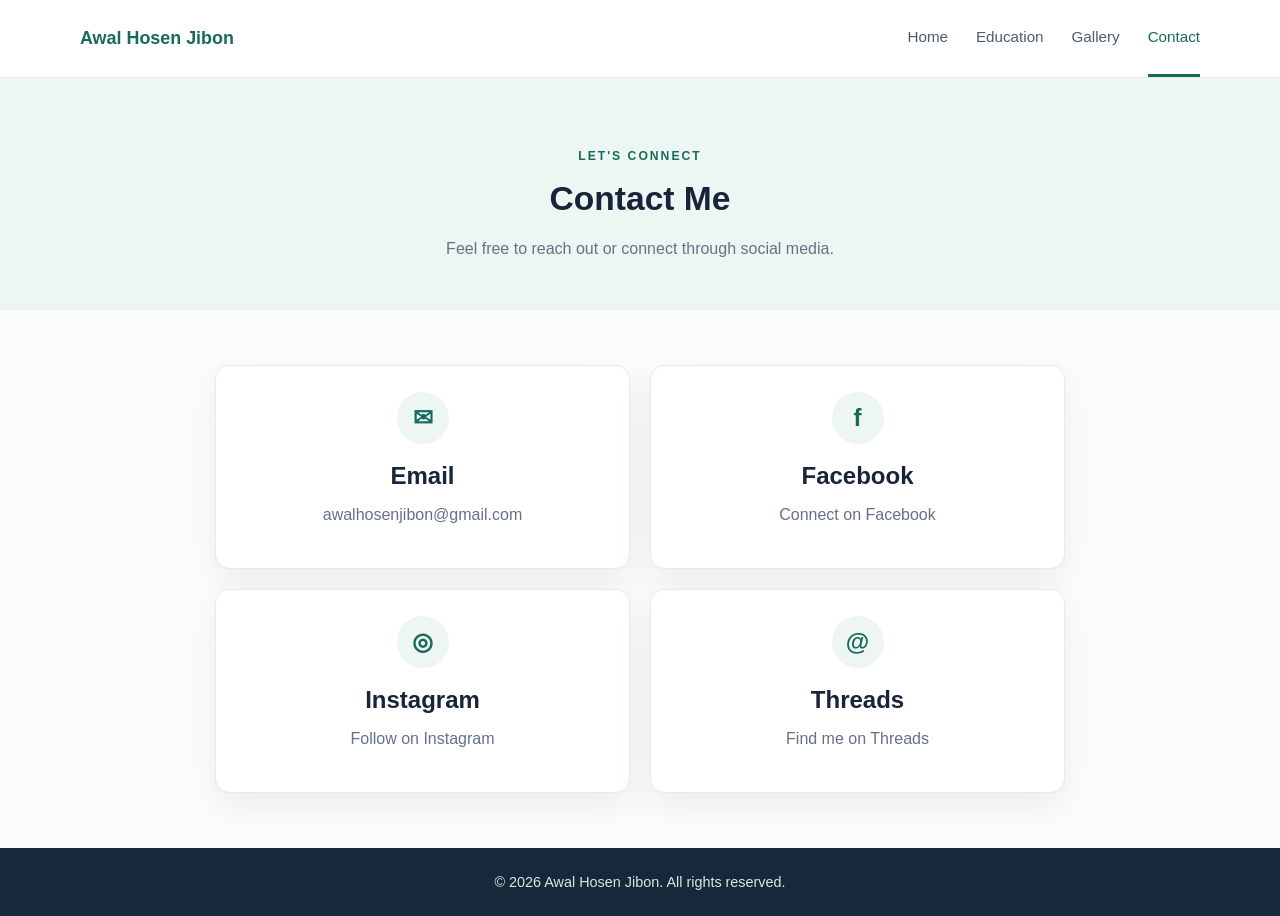
==== pages/contact.html @ 4344adda "Add files via upload" ====
<!DOCTYPE html>
<html lang="en">
<head>
  <meta charset="UTF-8">
  <meta name="viewport" content="width=device-width, initial-scale=1.0">
  <title>Contact | Awal Hosen Jibon</title>
  <meta name="description" content="Contact and social media links for Awal Hosen Jibon.">
  <link rel="canonical" href="https://awalhosenjibon.github.io/pages/contact.html">
  <link rel="stylesheet" href="../css/style.css">
</head>
<body>
  <header class="site-header">
    <a class="brand" href="../index.html">Awal Hosen Jibon</a>
    <button class="menu-toggle" aria-label="Toggle navigation" aria-expanded="false">☰</button>
    <nav class="main-nav">
      <a href="../index.html">Home</a><a href="education.html">Education</a><a href="gallery.html">Gallery</a><a class="active" href="contact.html">Contact</a>
    </nav>
  </header>
  <main class="page-main">
    <section class="page-banner"><p class="eyebrow">LET'S CONNECT</p><h1>Contact Me</h1><p>Feel free to reach out or connect through social media.</p></section>
    <section class="section">
      <div class="contact-grid">
        <a class="contact-card" href="mailto:awalhosenjibon@gmail.com"><span class="contact-icon">✉</span><h2>Email</h2><p>awalhosenjibon@gmail.com</p></a>
        <a class="contact-card" href="https://www.facebook.com/awalhosenjibon" target="_blank" rel="noopener noreferrer"><span class="contact-icon">f</span><h2>Facebook</h2><p>Connect on Facebook</p></a>
        <a class="contact-card" href="https://www.instagram.com/awalhosenjibon" target="_blank" rel="noopener noreferrer"><span class="contact-icon">◎</span><h2>Instagram</h2><p>Follow on Instagram</p></a>
        <a class="contact-card" href="https://www.threads.com/@awalhosenjibon" target="_blank" rel="noopener noreferrer"><span class="contact-icon">@</span><h2>Threads</h2><p>Find me on Threads</p></a>
      </div>
    </section>
  </main>
  <footer class="site-footer"><p>© <span class="current-year"></span> Awal Hosen Jibon. All rights reserved.</p></footer>
  <script src="../js/script.js"></script>
</body>
</html>
---- css/style.css ----
/* Shared styles for Awal Hosen Jibon's personal website */
:root{--ink:#18243a;--muted:#657187;--primary:#176b5b;--primary-dark:#105044;--pale:#edf6f2;--white:#fff;--line:#e5ebe8;--shadow:0 12px 35px rgba(25,50,43,.08)}
*{box-sizing:border-box}
html{scroll-behavior:smooth}
body{margin:0;font-family:Arial,Helvetica,sans-serif;color:var(--ink);background:#fbfdfc;line-height:1.7}
a{color:inherit;text-decoration:none}
.site-header{min-height:72px;padding:0 max(5%,calc((100% - 1120px)/2));display:flex;align-items:center;justify-content:space-between;gap:24px;background:var(--white);border-bottom:1px solid var(--line);position:sticky;top:0;z-index:10}
.brand{font-size:1.12rem;font-weight:750;color:var(--primary)}
.main-nav{display:flex;gap:28px;align-items:center}
.main-nav a{font-size:.95rem;color:#4e5b6c;padding:24px 0;border-bottom:3px solid transparent}
.main-nav a:hover,.main-nav a.active{color:var(--primary);border-color:var(--primary)}
.menu-toggle{display:none;border:0;background:none;font-size:1.6rem;color:var(--primary);cursor:pointer}
.hero{max-width:1120px;margin:auto;padding:90px 24px 75px;display:grid;grid-template-columns:1.35fr .8fr;align-items:center;gap:65px}
.eyebrow{font-size:.76rem;letter-spacing:2px;font-weight:700;color:var(--primary);margin:0 0 12px}
.hero h1{font-size:clamp(2.35rem,5vw,4.2rem);line-height:1.13;margin:0 0 15px;letter-spacing:-1.5px}
.hero h1 span{color:var(--primary)}
.hero h2{font-size:1.2rem;font-weight:600;color:#526174;margin:0 0 18px}
.lead{font-size:1.05rem;color:var(--muted);max-width:620px}
.hero-photo-wrap{justify-self:center;width:min(100%,330px);aspect-ratio:1/1;border-radius:48% 48% 44% 44%;background:var(--pale);padding:12px;box-shadow:var(--shadow)}
.profile-photo{width:100%;height:100%;object-fit:cover;border-radius:inherit}
.hero-actions{display:flex;gap:12px;flex-wrap:wrap;margin-top:28px}
.button{display:inline-block;background:var(--primary);color:white;padding:12px 20px;border-radius:8px;font-weight:650}
.button:hover{background:var(--primary-dark)}
.button-outline{background:transparent;color:var(--primary);border:1px solid var(--primary)}
.button-outline:hover{background:var(--pale);color:var(--primary-dark)}
.section{max-width:1120px;margin:0 auto;padding:55px 24px}
.intro-section{background:var(--pale);max-width:none;padding-left:max(24px,calc((100% - 1072px)/2));padding-right:max(24px,calc((100% - 1072px)/2))}
.section-heading{text-align:center;margin-bottom:28px}
.section-heading h2,.page-banner h1{font-size:2.1rem;line-height:1.2;margin:0}
.content-card{background:white;padding:25px 28px;border:1px solid var(--line);border-radius:14px;box-shadow:var(--shadow)}
.content-card p:last-child{margin-bottom:0}
.card-grid,.contact-grid{display:grid;grid-template-columns:repeat(3,1fr);gap:20px}
.feature-card,.contact-card{display:block;background:white;border:1px solid var(--line);border-radius:14px;padding:26px;box-shadow:var(--shadow);transition:transform .2s,border-color .2s}
.feature-card:hover,.contact-card:hover{transform:translateY(-4px);border-color:#9bc8b8}
.feature-icon{font-size:2rem}
.feature-card h3,.contact-card h2{margin:12px 0 4px}
.feature-card p,.contact-card p{color:var(--muted);margin:0 0 14px}
.card-link{color:var(--primary);font-weight:700}
.page-main{min-height:calc(100vh - 140px)}
.page-banner{text-align:center;padding:68px 20px 48px;background:var(--pale)}
.page-banner p:last-child{color:var(--muted);margin-bottom:0}
.timeline{max-width:800px;margin:0 auto;display:grid;gap:22px}
.timeline-item{display:grid;grid-template-columns:100px 1fr;gap:20px;align-items:start}
.timeline-year{padding:8px 12px;text-align:center;border-radius:20px;background:var(--pale);color:var(--primary);font-weight:700}
.timeline-item .content-card h2{font-size:1.2rem;margin:0 0 5px}
.timeline-item .content-card h3{font-size:1rem;color:var(--primary);margin:0 0 8px}
.timeline-item .content-card p{margin:0;color:var(--muted)}
.gallery-grid{display:grid;grid-template-columns:repeat(3,1fr);gap:18px}
.gallery-image{width:100%;height:260px;object-fit:cover;border-radius:12px;cursor:zoom-in;box-shadow:var(--shadow);transition:transform .2s}
.gallery-image:hover{transform:scale(1.02)}
.small-note{text-align:center;color:var(--muted);font-size:.85rem;margin-top:22px}
.contact-grid{grid-template-columns:repeat(2,1fr);max-width:850px;margin:0 auto}
.contact-card{text-align:center}
.contact-icon{display:inline-grid;place-items:center;width:52px;height:52px;border-radius:50%;background:var(--pale);color:var(--primary);font-size:1.5rem;font-weight:700}
.contact-card p{overflow-wrap:anywhere}
.site-footer{text-align:center;padding:22px 15px;background:#17283a;color:#dce7e2;font-size:.9rem}
.site-footer p{margin:0}
.lightbox{display:none;position:fixed;inset:0;background:rgba(8,15,20,.92);z-index:30;align-items:center;justify-content:center;padding:30px}
.lightbox.open{display:flex}
.lightbox img{max-width:min(95vw,1000px);max-height:85vh;object-fit:contain;border-radius:8px}
.lightbox-close{position:absolute;top:15px;right:25px;background:none;border:0;color:white;font-size:2.7rem;cursor:pointer}
@media(max-width:760px){
 .site-header{padding:0 20px;min-height:65px;flex-wrap:wrap}
 .menu-toggle{display:block}
 .main-nav{display:none;flex-basis:100%;flex-direction:column;align-items:stretch;gap:0;padding:0 0 12px}
 .main-nav.open{display:flex}
 .main-nav a{padding:10px 0;border-bottom:1px solid var(--line)}
 .main-nav a.active{border-bottom-color:var(--primary)}
 .hero{grid-template-columns:1fr;text-align:center;padding-top:55px;gap:35px}
 .hero-photo-wrap{grid-row:1;width:230px}
 .lead{margin-left:auto;margin-right:auto}
 .hero-actions{justify-content:center}
 .card-grid,.gallery-grid{grid-template-columns:repeat(2,1fr)}
 .gallery-image{height:210px}
}
@media(max-width:480px){
 .card-grid,.gallery-grid,.contact-grid{grid-template-columns:1fr}
 .gallery-image{height:260px}
 .timeline-item{grid-template-columns:1fr;gap:8px}
 .timeline-year{justify-self:start;padding:5px 13px}
 .section{padding:42px 18px}
 .intro-section{padding-left:18px;padding-right:18px}
 .content-card{padding:20px}
}
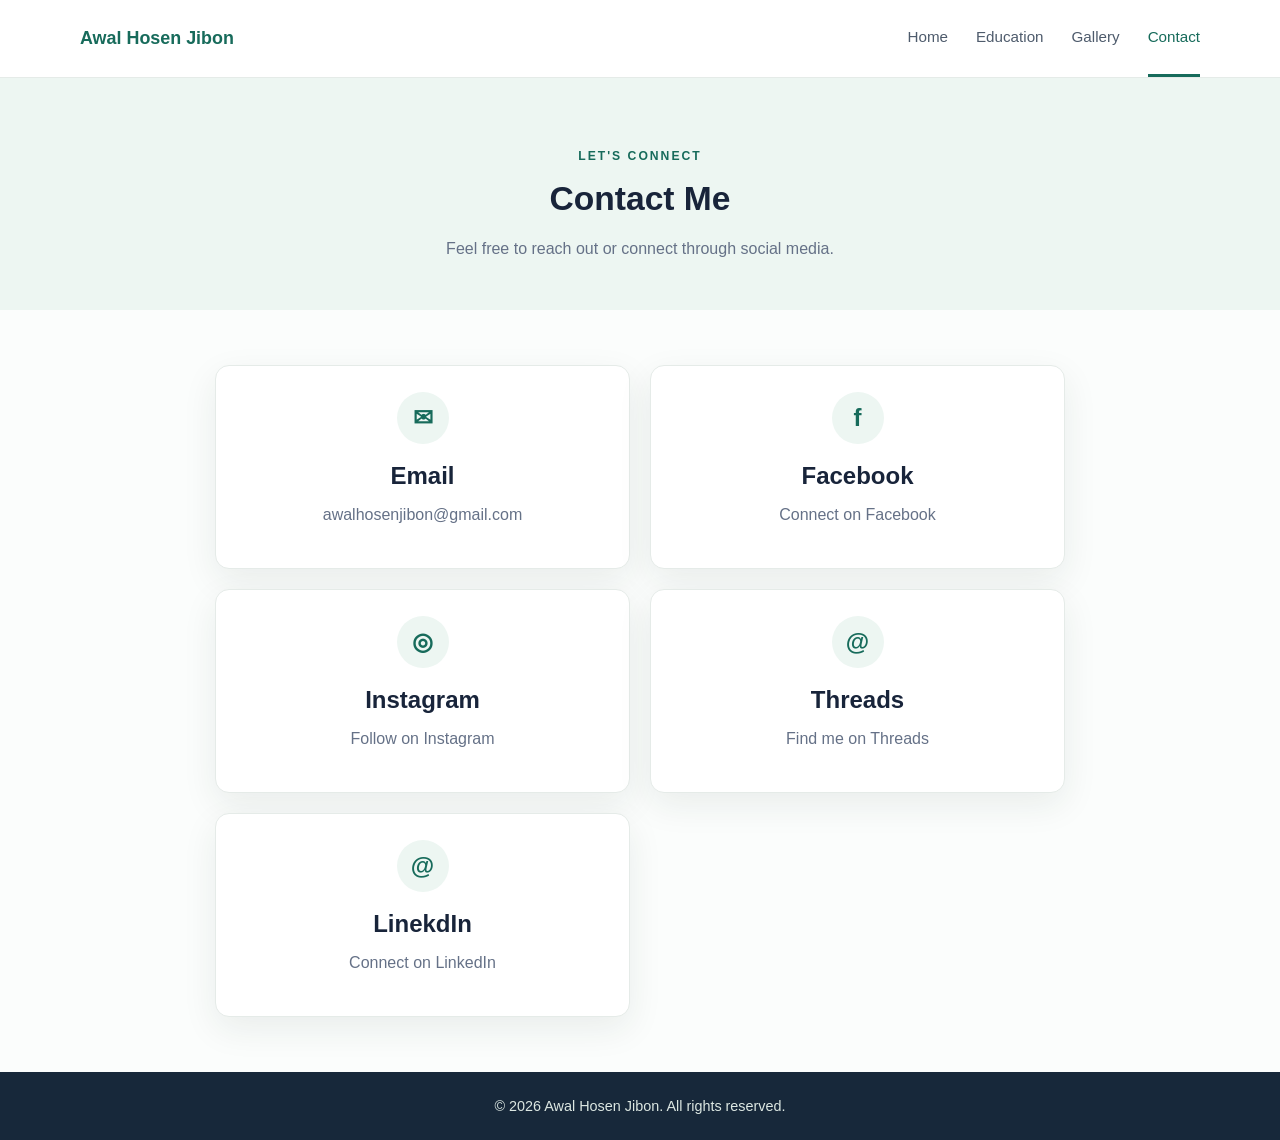
==== commit 8a9fed35: "Add LinkedIn link to contact.html Added LinkedIn contact link to the contact page." ====
--- a/pages/contact.html
+++ b/pages/contact.html
@@ -24,6 +24,8 @@
         <a class="contact-card" href="https://www.facebook.com/awalhosenjibon" target="_blank" rel="noopener noreferrer"><span class="contact-icon">f</span><h2>Facebook</h2><p>Connect on Facebook</p></a>
         <a class="contact-card" href="https://www.instagram.com/awalhosenjibon" target="_blank" rel="noopener noreferrer"><span class="contact-icon">◎</span><h2>Instagram</h2><p>Follow on Instagram</p></a>
         <a class="contact-card" href="https://www.threads.com/@awalhosenjibon" target="_blank" rel="noopener noreferrer"><span class="contact-icon">@</span><h2>Threads</h2><p>Find me on Threads</p></a>
+         <a class="contact-card" href="https://bd.linkedin.com/in/awalhosenjibon" target="_blank" rel="noopener noreferrer"><span class="contact-icon">@</span><h2>LinekdIn</h2><p>Connect on LinkedIn</p></a>
+                                                                       </div>
       </div>
     </section>
   </main>
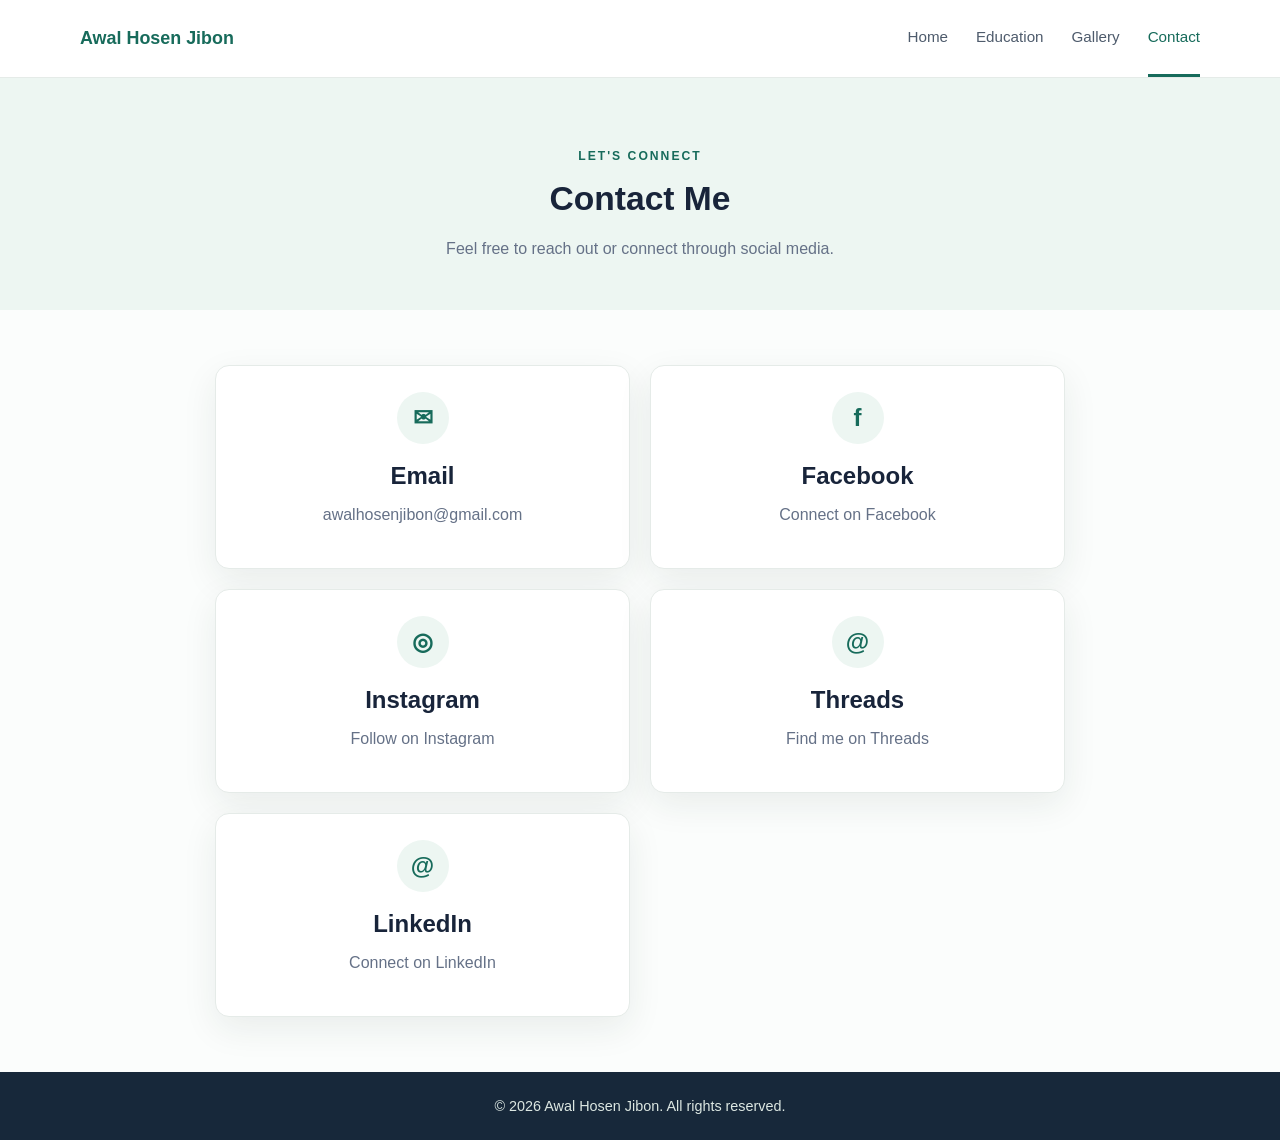
==== commit 80951504: "Fix typo in LinkedIn label on contact page" ====
--- a/pages/contact.html
+++ b/pages/contact.html
@@ -24,7 +24,7 @@
         <a class="contact-card" href="https://www.facebook.com/awalhosenjibon" target="_blank" rel="noopener noreferrer"><span class="contact-icon">f</span><h2>Facebook</h2><p>Connect on Facebook</p></a>
         <a class="contact-card" href="https://www.instagram.com/awalhosenjibon" target="_blank" rel="noopener noreferrer"><span class="contact-icon">◎</span><h2>Instagram</h2><p>Follow on Instagram</p></a>
         <a class="contact-card" href="https://www.threads.com/@awalhosenjibon" target="_blank" rel="noopener noreferrer"><span class="contact-icon">@</span><h2>Threads</h2><p>Find me on Threads</p></a>
-         <a class="contact-card" href="https://bd.linkedin.com/in/awalhosenjibon" target="_blank" rel="noopener noreferrer"><span class="contact-icon">@</span><h2>LinekdIn</h2><p>Connect on LinkedIn</p></a>
+         <a class="contact-card" href="https://bd.linkedin.com/in/awalhosenjibon" target="_blank" rel="noopener noreferrer"><span class="contact-icon">@</span><h2>LinkedIn</h2><p>Connect on LinkedIn</p></a>
                                                                        </div>
       </div>
     </section>
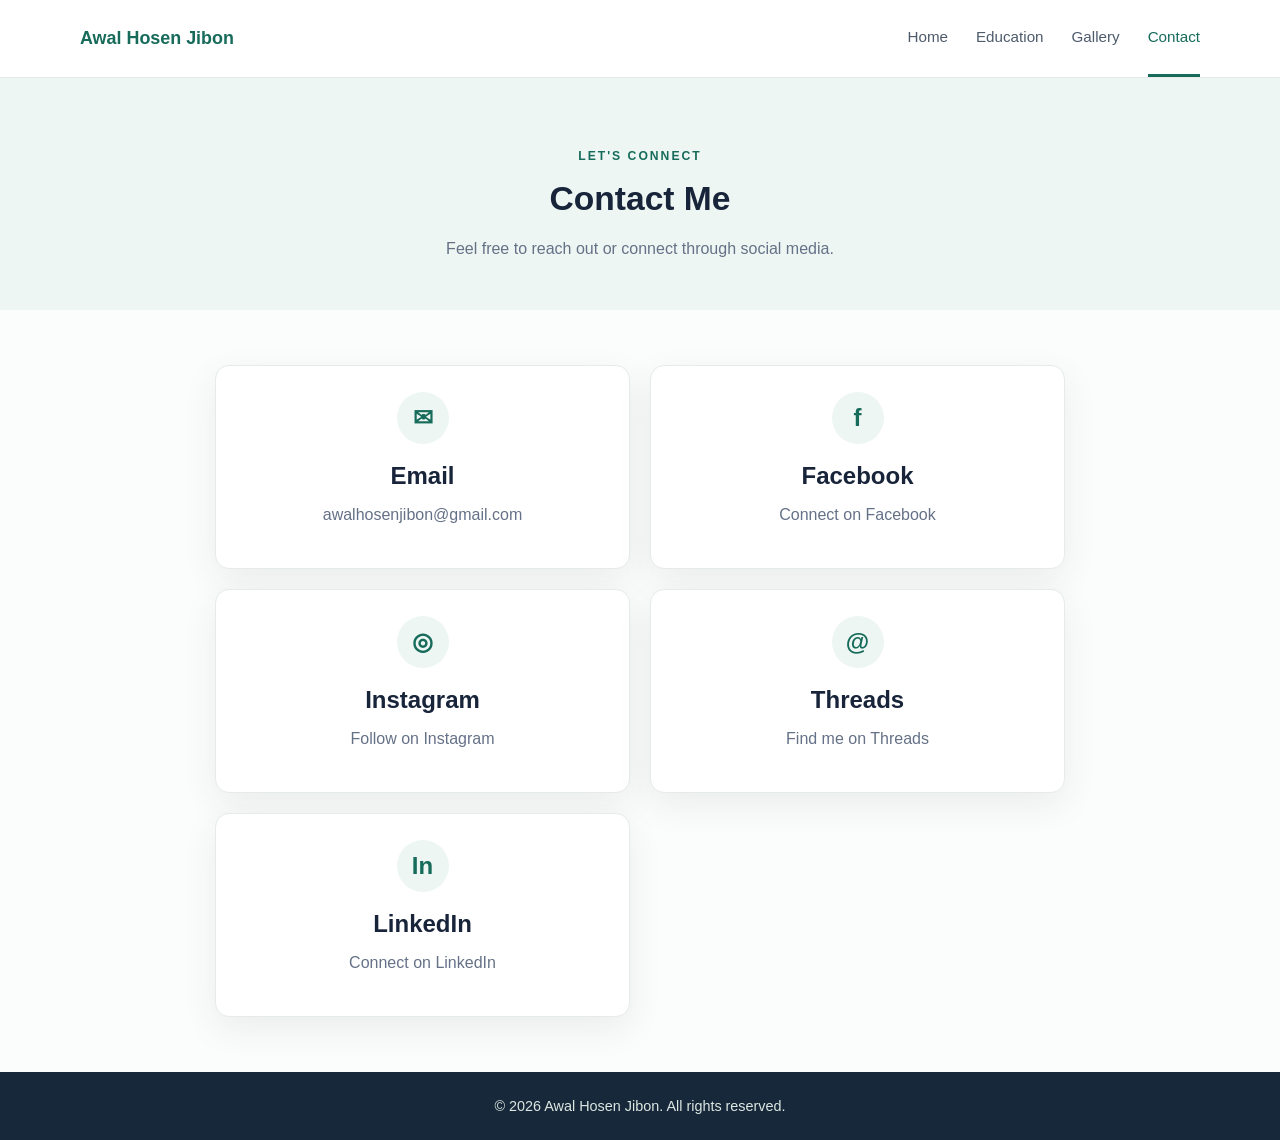
==== commit cd0bee49: "Update LinkedIn icon in contact.html" ====
--- a/pages/contact.html
+++ b/pages/contact.html
@@ -24,7 +24,7 @@
         <a class="contact-card" href="https://www.facebook.com/awalhosenjibon" target="_blank" rel="noopener noreferrer"><span class="contact-icon">f</span><h2>Facebook</h2><p>Connect on Facebook</p></a>
         <a class="contact-card" href="https://www.instagram.com/awalhosenjibon" target="_blank" rel="noopener noreferrer"><span class="contact-icon">◎</span><h2>Instagram</h2><p>Follow on Instagram</p></a>
         <a class="contact-card" href="https://www.threads.com/@awalhosenjibon" target="_blank" rel="noopener noreferrer"><span class="contact-icon">@</span><h2>Threads</h2><p>Find me on Threads</p></a>
-         <a class="contact-card" href="https://bd.linkedin.com/in/awalhosenjibon" target="_blank" rel="noopener noreferrer"><span class="contact-icon">@</span><h2>LinkedIn</h2><p>Connect on LinkedIn</p></a>
+         <a class="contact-card" href="https://bd.linkedin.com/in/awalhosenjibon" target="_blank" rel="noopener noreferrer"><span class="contact-icon">In</span><h2>LinkedIn</h2><p>Connect on LinkedIn</p></a>
                                                                        </div>
       </div>
     </section>
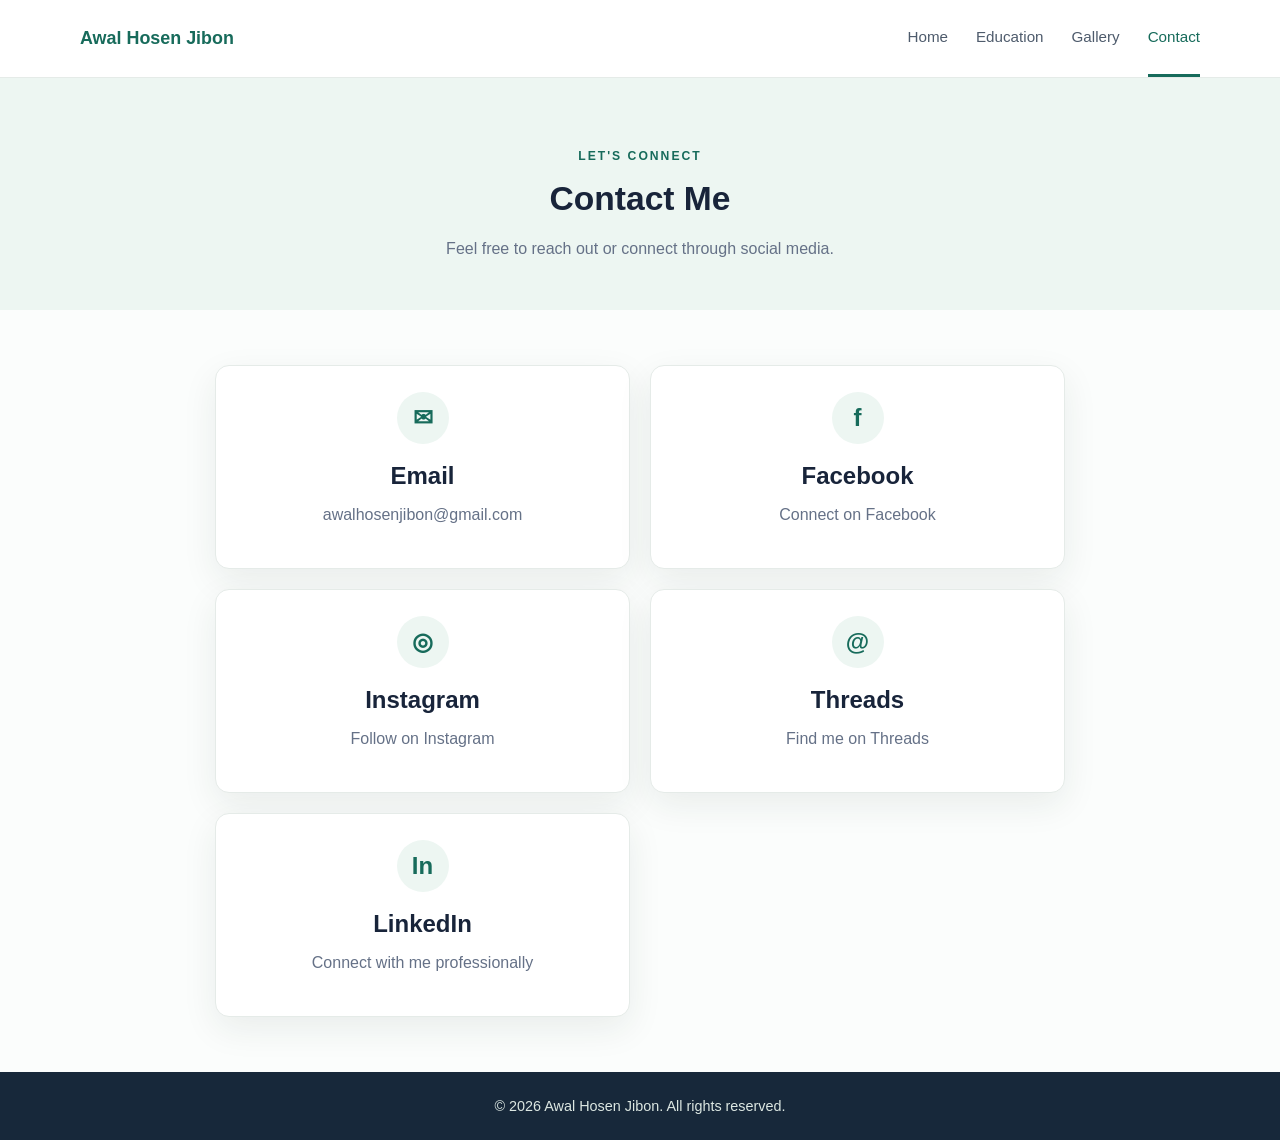
==== commit 11c9bf96: "Modify LinkedIn contact description Updated LinkedIn contact description to be more professional." ====
--- a/pages/contact.html
+++ b/pages/contact.html
@@ -24,7 +24,7 @@
         <a class="contact-card" href="https://www.facebook.com/awalhosenjibon" target="_blank" rel="noopener noreferrer"><span class="contact-icon">f</span><h2>Facebook</h2><p>Connect on Facebook</p></a>
         <a class="contact-card" href="https://www.instagram.com/awalhosenjibon" target="_blank" rel="noopener noreferrer"><span class="contact-icon">◎</span><h2>Instagram</h2><p>Follow on Instagram</p></a>
         <a class="contact-card" href="https://www.threads.com/@awalhosenjibon" target="_blank" rel="noopener noreferrer"><span class="contact-icon">@</span><h2>Threads</h2><p>Find me on Threads</p></a>
-         <a class="contact-card" href="https://bd.linkedin.com/in/awalhosenjibon" target="_blank" rel="noopener noreferrer"><span class="contact-icon">In</span><h2>LinkedIn</h2><p>Connect on LinkedIn</p></a>
+         <a class="contact-card" href="https://bd.linkedin.com/in/awalhosenjibon" target="_blank" rel="noopener noreferrer"><span class="contact-icon">In</span><h2>LinkedIn</h2><p>Connect with me professionally</p></a>
                                                                        </div>
       </div>
     </section>
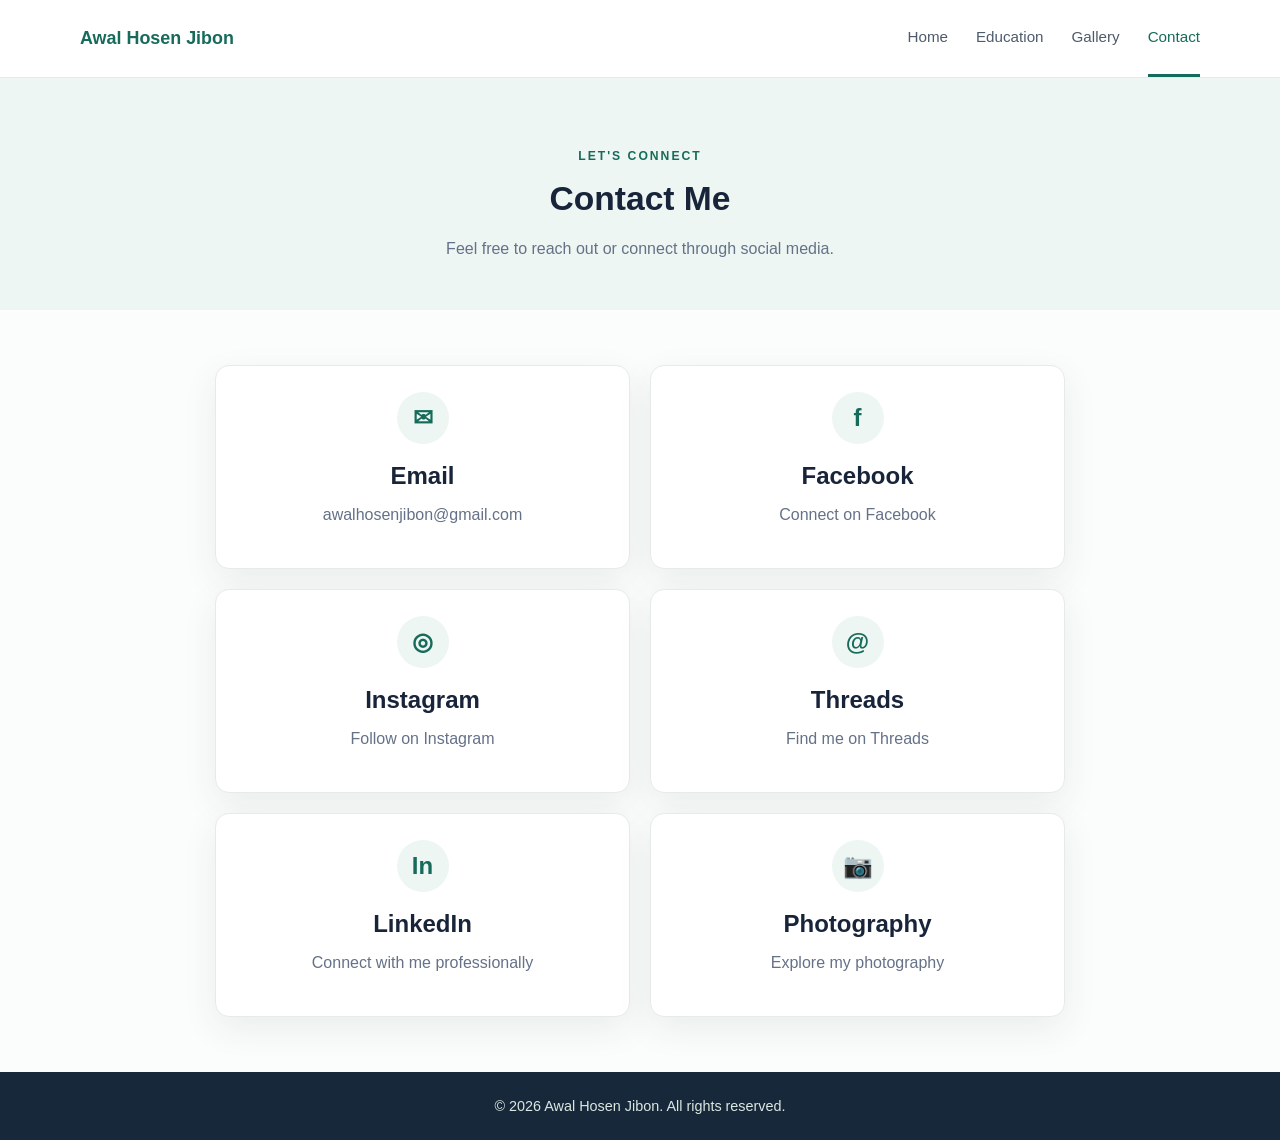
==== commit 7e227cfc: "Add photography contact card to contact page Added a new contact card for photography with a link." ====
--- a/pages/contact.html
+++ b/pages/contact.html
@@ -25,7 +25,9 @@
         <a class="contact-card" href="https://www.instagram.com/awalhosenjibon" target="_blank" rel="noopener noreferrer"><span class="contact-icon">◎</span><h2>Instagram</h2><p>Follow on Instagram</p></a>
         <a class="contact-card" href="https://www.threads.com/@awalhosenjibon" target="_blank" rel="noopener noreferrer"><span class="contact-icon">@</span><h2>Threads</h2><p>Find me on Threads</p></a>
          <a class="contact-card" href="https://bd.linkedin.com/in/awalhosenjibon" target="_blank" rel="noopener noreferrer"><span class="contact-icon">In</span><h2>LinkedIn</h2><p>Connect with me professionally</p></a>
-                                                                       </div>
+         <a class="contact-card"href="https://www.facebook.com/share/1K5Ce6yWRS/"target="_blank"rel="noopener noreferrer"><span class="contact-icon">📷</span>
+                <h2>Photography</h2><p>Explore my photography</p></a>
+        </div>
       </div>
     </section>
   </main>
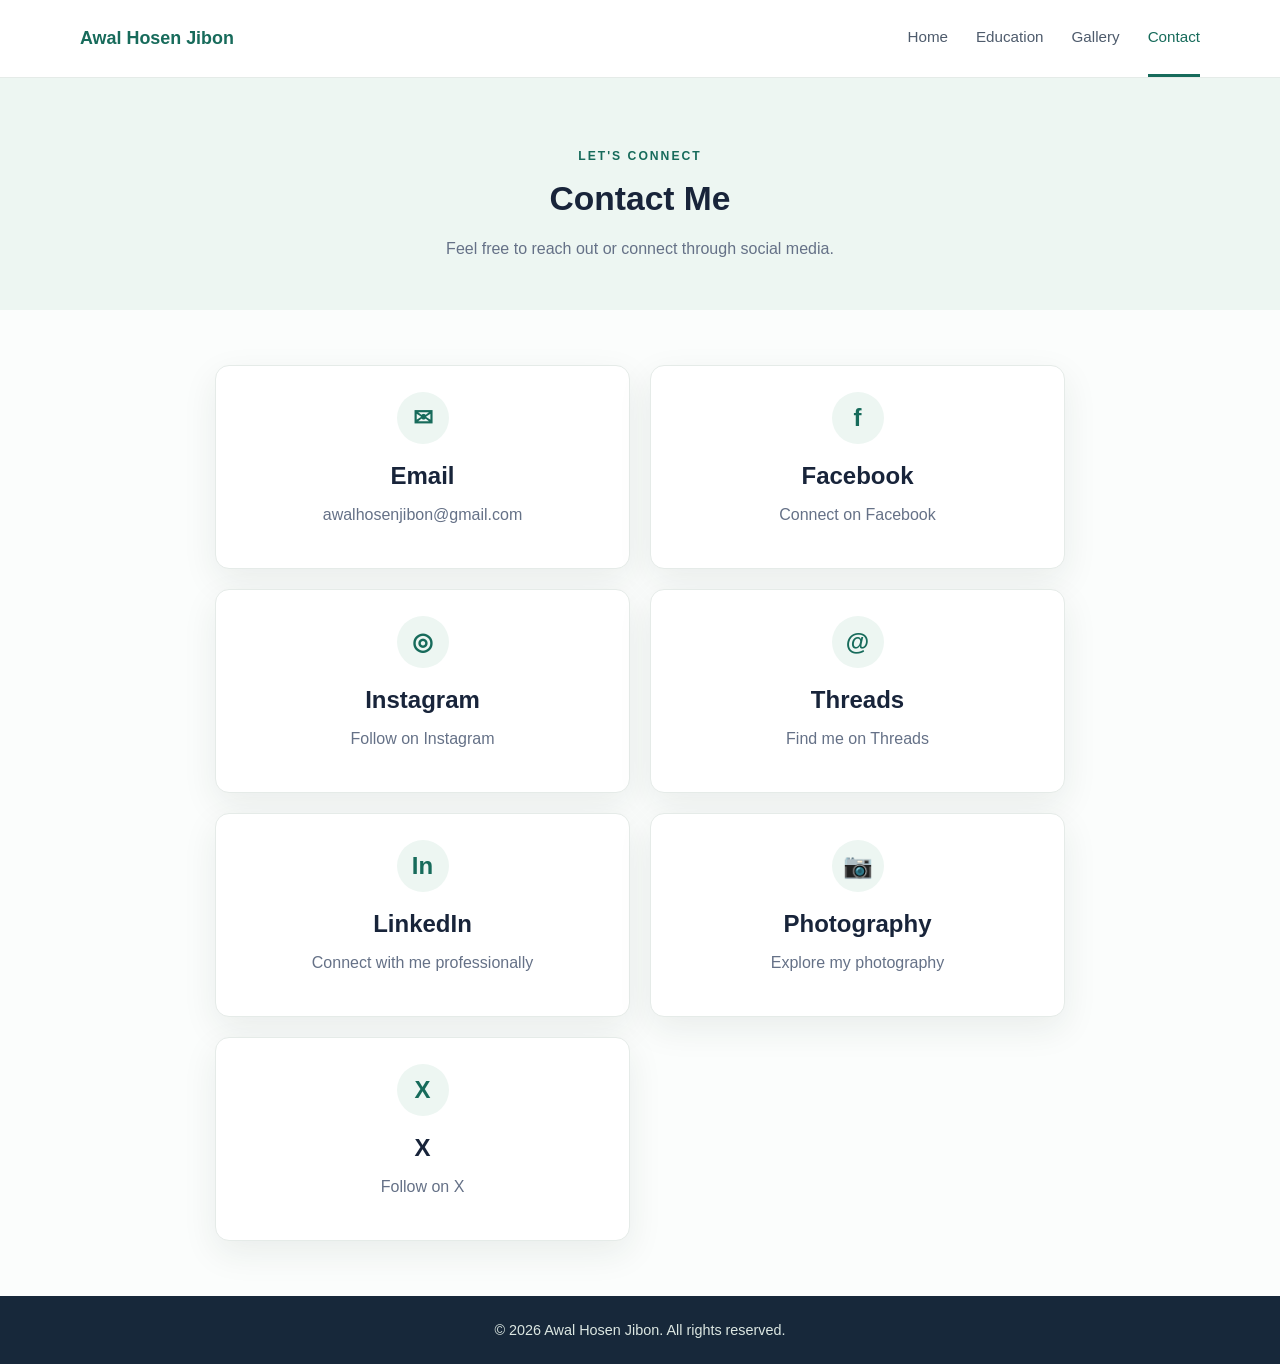
==== commit 9845b21f: "Add X social media link to contact page" ====
--- a/pages/contact.html
+++ b/pages/contact.html
@@ -25,9 +25,10 @@
         <a class="contact-card" href="https://www.instagram.com/awalhosenjibon" target="_blank" rel="noopener noreferrer"><span class="contact-icon">◎</span><h2>Instagram</h2><p>Follow on Instagram</p></a>
         <a class="contact-card" href="https://www.threads.com/@awalhosenjibon" target="_blank" rel="noopener noreferrer"><span class="contact-icon">@</span><h2>Threads</h2><p>Find me on Threads</p></a>
          <a class="contact-card" href="https://bd.linkedin.com/in/awalhosenjibon" target="_blank" rel="noopener noreferrer"><span class="contact-icon">In</span><h2>LinkedIn</h2><p>Connect with me professionally</p></a>
-         <a class="contact-card"href="https://www.facebook.com/share/1K5Ce6yWRS/"target="_blank"rel="noopener noreferrer"><span class="contact-icon">📷</span>
-                <h2>Photography</h2><p>Explore my photography</p></a>
-        </div>
+         <a class="contact-card"href="https://www.facebook.com/share/1K5Ce6yWRS/"target="_blank"rel="noopener noreferrer"><span class="contact-icon">📷</span><h2>Photography</h2><p>Explore my photography</p></a>
+         <a class="contact-card"href="https://x.com/awalhosenjibon1"target="_blank"rel="noopener noreferrer"><span class="contact-icon">X</span><h2>X</h2><p>Follow on X</p></a>
+      
+      </div>
       </div>
     </section>
   </main>
